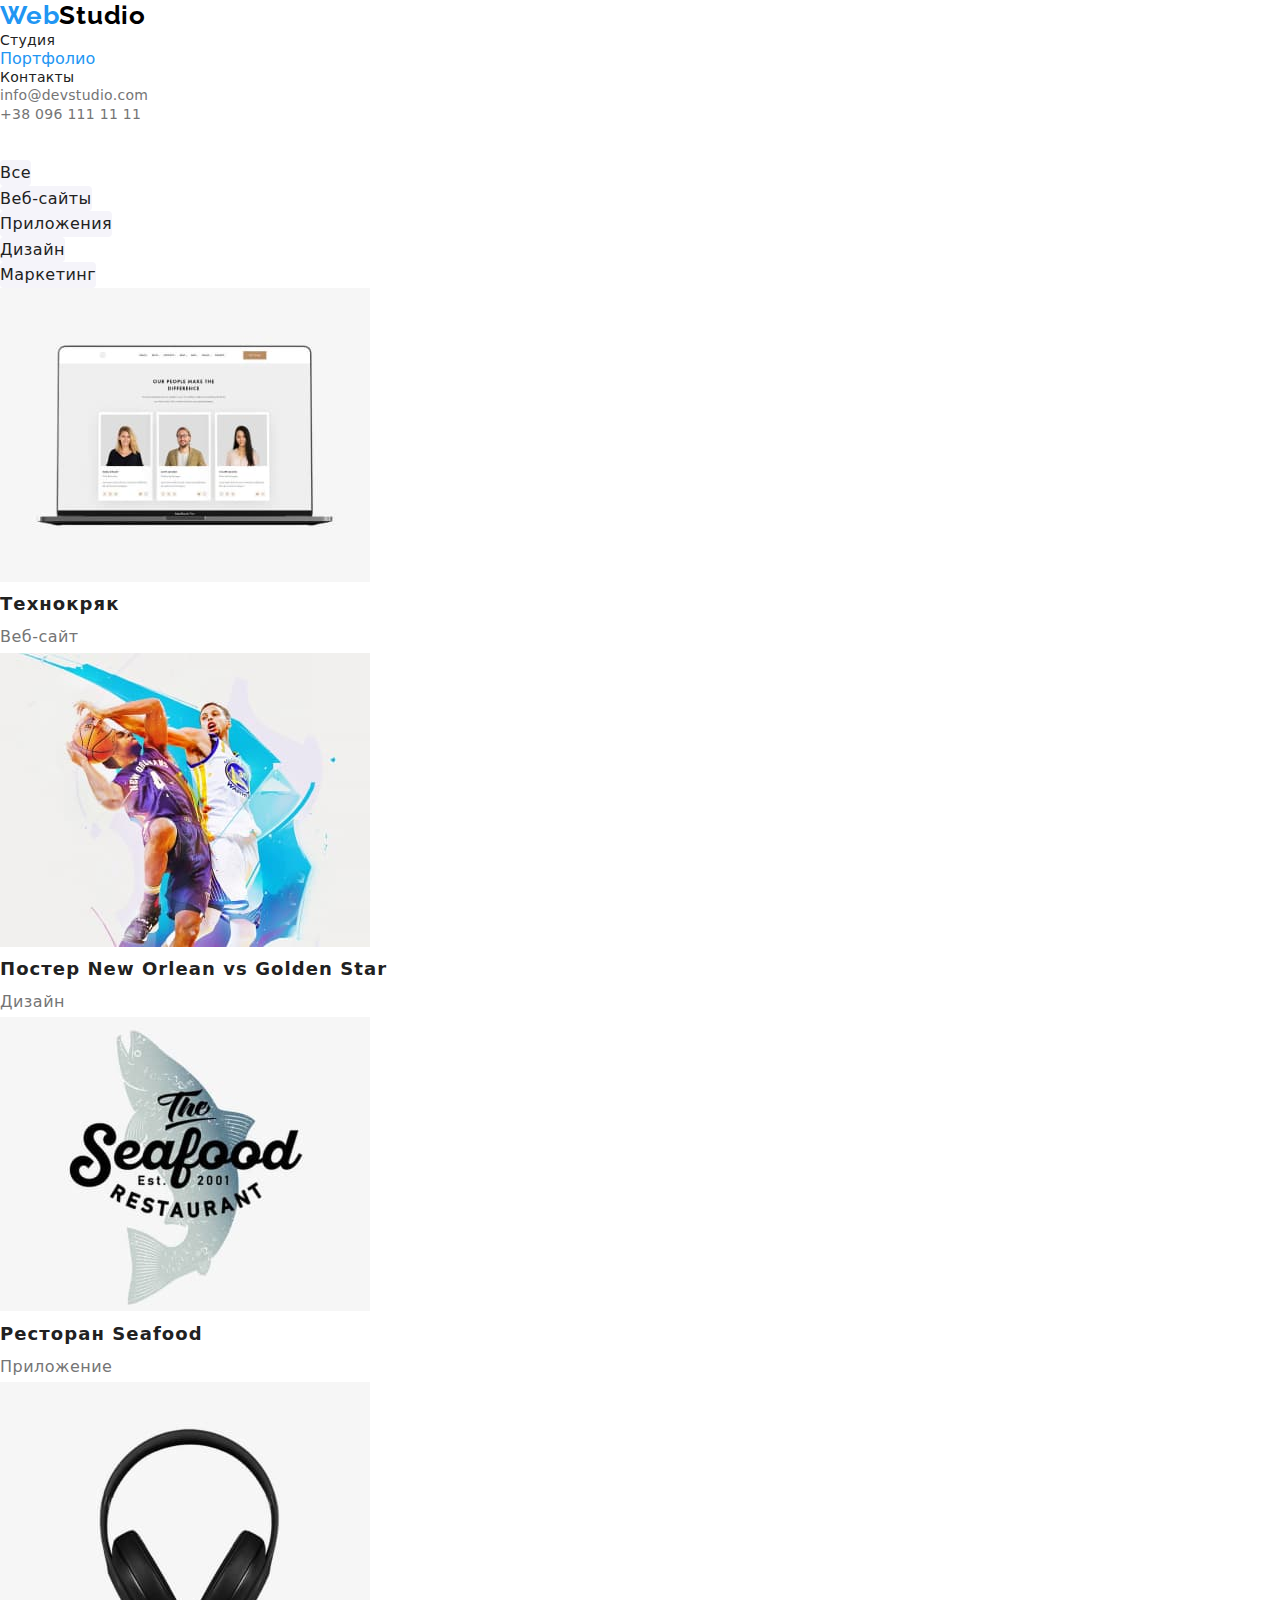
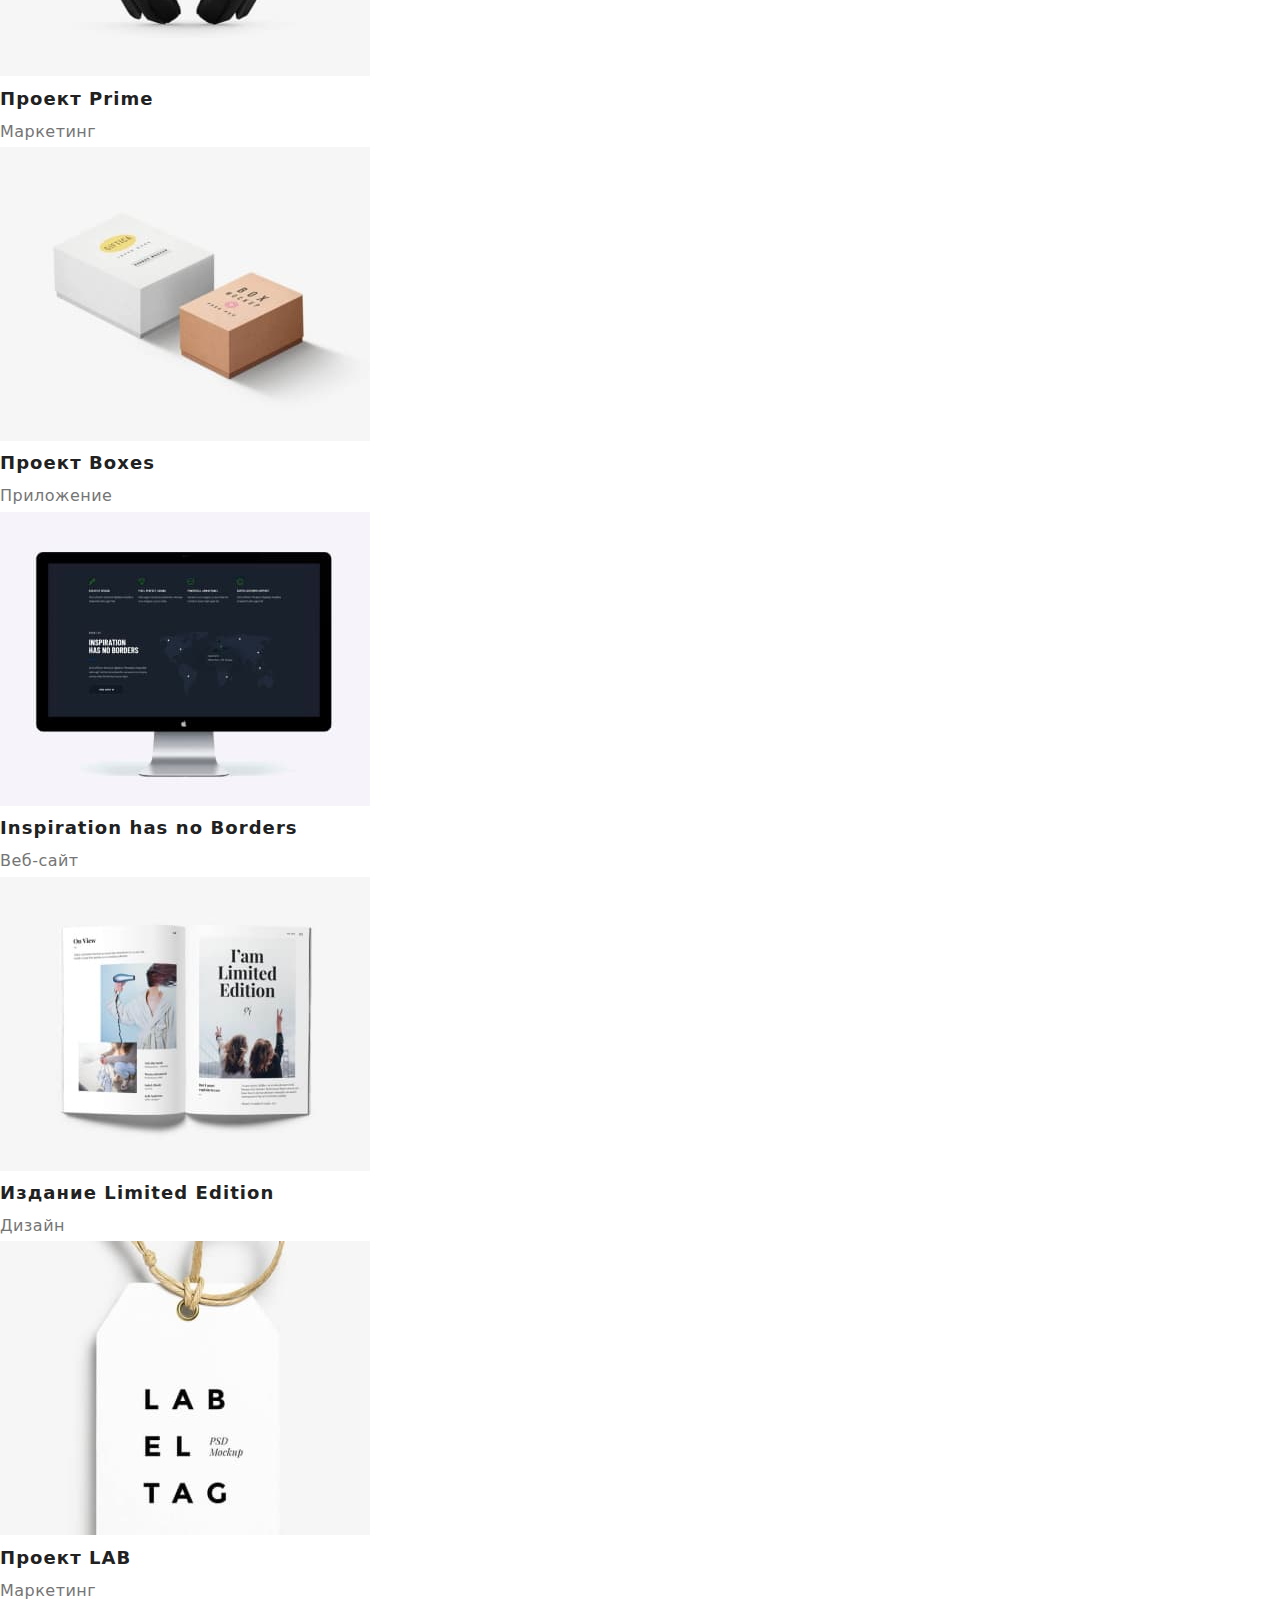
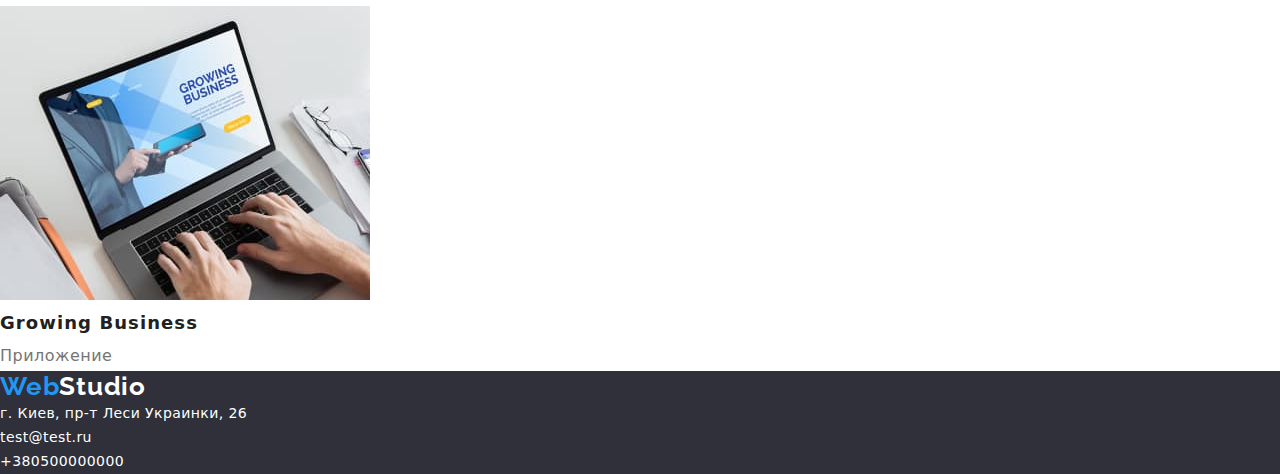
==== portfolio.html @ 1faddf2e "add" ====
<!DOCTYPE html>
<html lang="en">
<head>
    <meta charset="UTF-8">
    <meta http-equiv="X-UA-Compatible" content="IE=edge">
    <meta name="viewport" content="width=device-width, initial-scale=1.0">
    <title>Web Studio</title>
    <link rel="stylesheet" href="./css/modern-normalize.css">
    <link rel="preconnect" href="https://fonts.gstatic.com">
    <link href="https://fonts.googleapis.com/css2?family=Oleo+Script&family=Raleway:wght@700&family=Roboto:wght@400;500;700;900&display=swap"
        rel="stylesheet">
        <link rel="stylesheet" href="css/style.css">
</head>

<body>
    <!--Main-Menu Section-->
    <header>
        <nav>
        <span class="logo"><a href="./index.html" target="_self" title="Web Studio" class="link"><span class="web-logo">Web</span>Studio</a></span>
            <ul class="nav">
                <li><a href="./index.html" target="_self" title="Studio" class="link"> Студия</a></li>
                <li><a class="current-page" href="./portfolio.html" target="_self" title="Portfolio">Портфолио</a></li>
                <li><a href="" class="link">Контакты</a></li>
            </ul>
        </nav>
        <ul class="contacts">
            <li><a href="maito:info@devstudio.com" class="link">info@devstudio.com</a></li>
            <li><a href="tel:+380961111111" class="link">+38 096 111 11 11</a></li>
        </ul>
    </header>

    <main>
        <!--Portfolio Button Section-->
        <section class="portfolio">
            <h1 class="portfolio-title">Портфолио</h1>
            <ul>
            <li><button type="submit" class="portfolio-btn">Все</button></li>
            <li><button type="submit" class="portfolio-btn">Веб-сайты</button></li>
            <li><button type="submit" class="portfolio-btn">Приложения</button></li>
            <li><button type="submit" class="portfolio-btn">Дизайн</button></li>
            <li><button type="submit" class="portfolio-btn">Маркетинг</button></li>
            </ul>
        </section>

        <!--Project Section-->
        <section>
            <div>
            <ul class="filter">
                <li>
                    <img src="images/portfolio1.jpg" width="370" alt="technokryak">
                    <h2 class="filter-title">Технокряк</h2>
                    <p class="text">Веб-сайт</p>
                </li>
                <li>
                    <img src="images/portfolio2.jpg" width="370" alt=poster">
                    <h2 class="filter-title">Постер New Orlean vs Golden Star</h2>
                    <p class="text">Дизайн</p>
                </li>
                <li>
                    <img src="images/portfolio3.jpg" width="370" alt="restaurant">
                    <h2 class="filter-title">Ресторан Seafood</h2>
                    <p class="text"> Приложение</p>
                </li>
                <li>
                    <img src="images/portfolio4.jpg" width="370" alt="project prime">
                    <h2 class="filter-title">Проект Prime</h2>
                    <p class="text">Маркетинг</p>
                </li>
                <li>
                    <img src="images/portfolio5.jpg" width="370" alt="project boxes">
                    <h2 class="filter-title">Проект Boxes</h2>
                    <p class="text">Приложение</p>
                </li>
                <li>
                    <img src="images/portfolio6.jpg" width="370" alt="inspiration no borders">
                    <h2 class="filter-title">Inspiration has no Borders</h2>
                    <p class="text">Веб-сайт</p>
                </li>
                <li>
                    <img src="images/portfolio7.jpg" width="370" alt="limited edition">
                    <h2 class="filter-title">Издание Limited Edition</h2>
                    <p class="text">Дизайн</p>
                </li>
                <li>
                    <img src="images/portfolio8.jpg" width="370" alt="project lab">
                    <h2 class="filter-title">Проект LAB</h2>
                    <p class="text">Маркетинг</p>
                </li>
                <li>
                    <img src="images/portfolio9.jpg" width="370" alt="growing business">
                    <h2 class="filter-title">Growing Business</h2>
                    <p class="text">Приложение</p>
                </li>
            </ul>
            </div>
        </section>

        <!--Our Contact Section-->
        <footer class="footer">
        <span class="footer-logo"><a href="./index.html" target="_self" title="Web Studio" class="link"><span class="web-logo">Web</span>Studio</a></span>
            <address class="addres">
                <p>г. Киев, пр-т Леси Украинки, 26</p>
            </address>
            <ul class="footer-contacts">
                <li><a href="mailto:test@test.tu" class="link">test@test.ru</a></li>
                <li><a href="tel:+380500000000" class="link">+380500000000</a></li>
            </ul>
        </footer>
    </main>
    
    </body>
    </html>
---- css/style.css ----
/*
Кнопки и всякие синенькие штучки - #2196F3
Логотин - #000
Заголовки - #212121
Текст под заголовками - #757575
Текст hero-title #FFFFFF
Фон шапки и подвала - #2F303A
Кнопки в портфолио - #F5F4FA
Текст подвал - #rgba(255, 255, 255, 0.6);

*/
:root {
  --accent-color: #2196f3;
  --logo-color: #000000;
  --title-color: #212121;
  --content-color: #757575;
  --white-color: #ffffff;
  --background-color: #2f303a;
  --button-color: #f5f4fa;
  --main-font: 'Roboto', sans-serif;
  --accent-font: 'Raleway', sans-serif;
}

ul {
  list-style: none;
}

a {
  text-decoration: none;
  color: inherit;
}

.current-page {
  color: var(--accent-color);
}

/*Header Section*/

.logo {
  color: var(--logo-color);
  font-family: var(--accent-font);
  font-weight: 700;
  font-size: 26px;
  line-height: 1.2;
  letter-spacing: 0.03em;
}

.web-logo {
  color: var(--accent-color);
}

.nav .link {
  color: var(--title-color);
  cursor: pointer;
  font-weight: 500;
  font-size: 14px;
  line-height: 1.14;
  letter-spacing: 0.02em;
}

.nav .link:hover,
.nav .link:focus,
.contacts .link:hover,
.contacts .link:focus {
  color: var(--accent-color);
}

.contacts .link {
  color: var(--content-color);
  cursor: pointer;
  font-weight: 500;
  font-size: 14px;
  line-height: 1.14;
  letter-spacing: 0.02em;
}

/*HERO SECTION*/

.hero {
  background: var(--background-color);
}

.hero-title {
  color: var(--white-color);
  font-weight: 900;
  font-size: 44px;
  line-height: 1.4;
  text-align: center;
  letter-spacing: 0.06em;
  text-transform: uppercase;
}

.hero-btn {
  color: var(--white-color);
  background-color: var(--accent-color);
  font-weight: 700;
  font-size: 16px;
  line-height: 1.9;
  align-items: center;
  text-align: center;
  letter-spacing: 0.06em;
  border: none;
  border-radius: 4px;
  box-shadow: 0px 4px 4px rgba(0, 0, 0, 0.15);
}

.studio-title {
  color: var(--title-color);
  text-align: center;
  font-weight: 700;
  font-size: 36px;
  line-height: 1.7;
  letter-spacing: 0.03em;
}

.feature-title {
  color: var(--title-color);
  font-weight: 700;
  font-size: 14px;
  line-height: 1.14;
  letter-spacing: 0.03em;
  text-transform: uppercase;
}

.name-title {
  color: var(--title-color);
  font-weight: 500;
  font-size: 16px;
  line-height: 1.9;
  letter-spacing: 0.03em;
}

.team-text {
  font-weight: 400;
  font-size: 16px;
  line-height: 1.9;
  letter-spacing: 0.03em;
}

.filter-title {
  color: var(--title-color);
  font-weight: b700;
  font-size: 18px;
  line-height: 2;
  letter-spacing: 0.06em;
}

.text {
  font-weight: 400;
  font-size: 16px;
  line-height: 1.9;
  letter-spacing: 0.03em;
}

/*FOOTER SECTION*/

.footer-logo {
  color: var(--white-color);
  font-family: var(--accent-font);
  font-weight: 700;
  font-size: 26px;
  line-height: 1.2;
  letter-spacing: 0.03em;
}

.footer-logo .web-logo {
  color: var(--accent-color);
}

.footer a:visited {
  color: var(--white-color);
}

.footer {
  color: var(--white-color);
  background-color: var(--background-color);
}

.footer-contacts .link {
  color: var(--white-color-op);
  font-weight: 400;
  font-size: 14px;
  line-height: 1.7;
  letter-spacing: 0.03em;
}

.footer-contacts .link:hover,
.footer-contacts .link:focus {
  color: var(--accent-color);
}

/*PORTFOLIO SECTION*/

.portfolio-title {
  visibility: hidden;
}

.portfolio-btn {
  background-color: var(--button-color);
  color: var(--title-color);
  border: none;
  border-radius: 4px;
  cursor: pointer;
  font-weight: 500;
  font-size: 16px;
  line-height: 1.6;
  text-align: center;
  letter-spacing: 0.03em;
}

.portfolio-btn:hover,
.portfolio-btn:focus {
  background-color: var(--accent-color);
  color: var(--white-color);
}
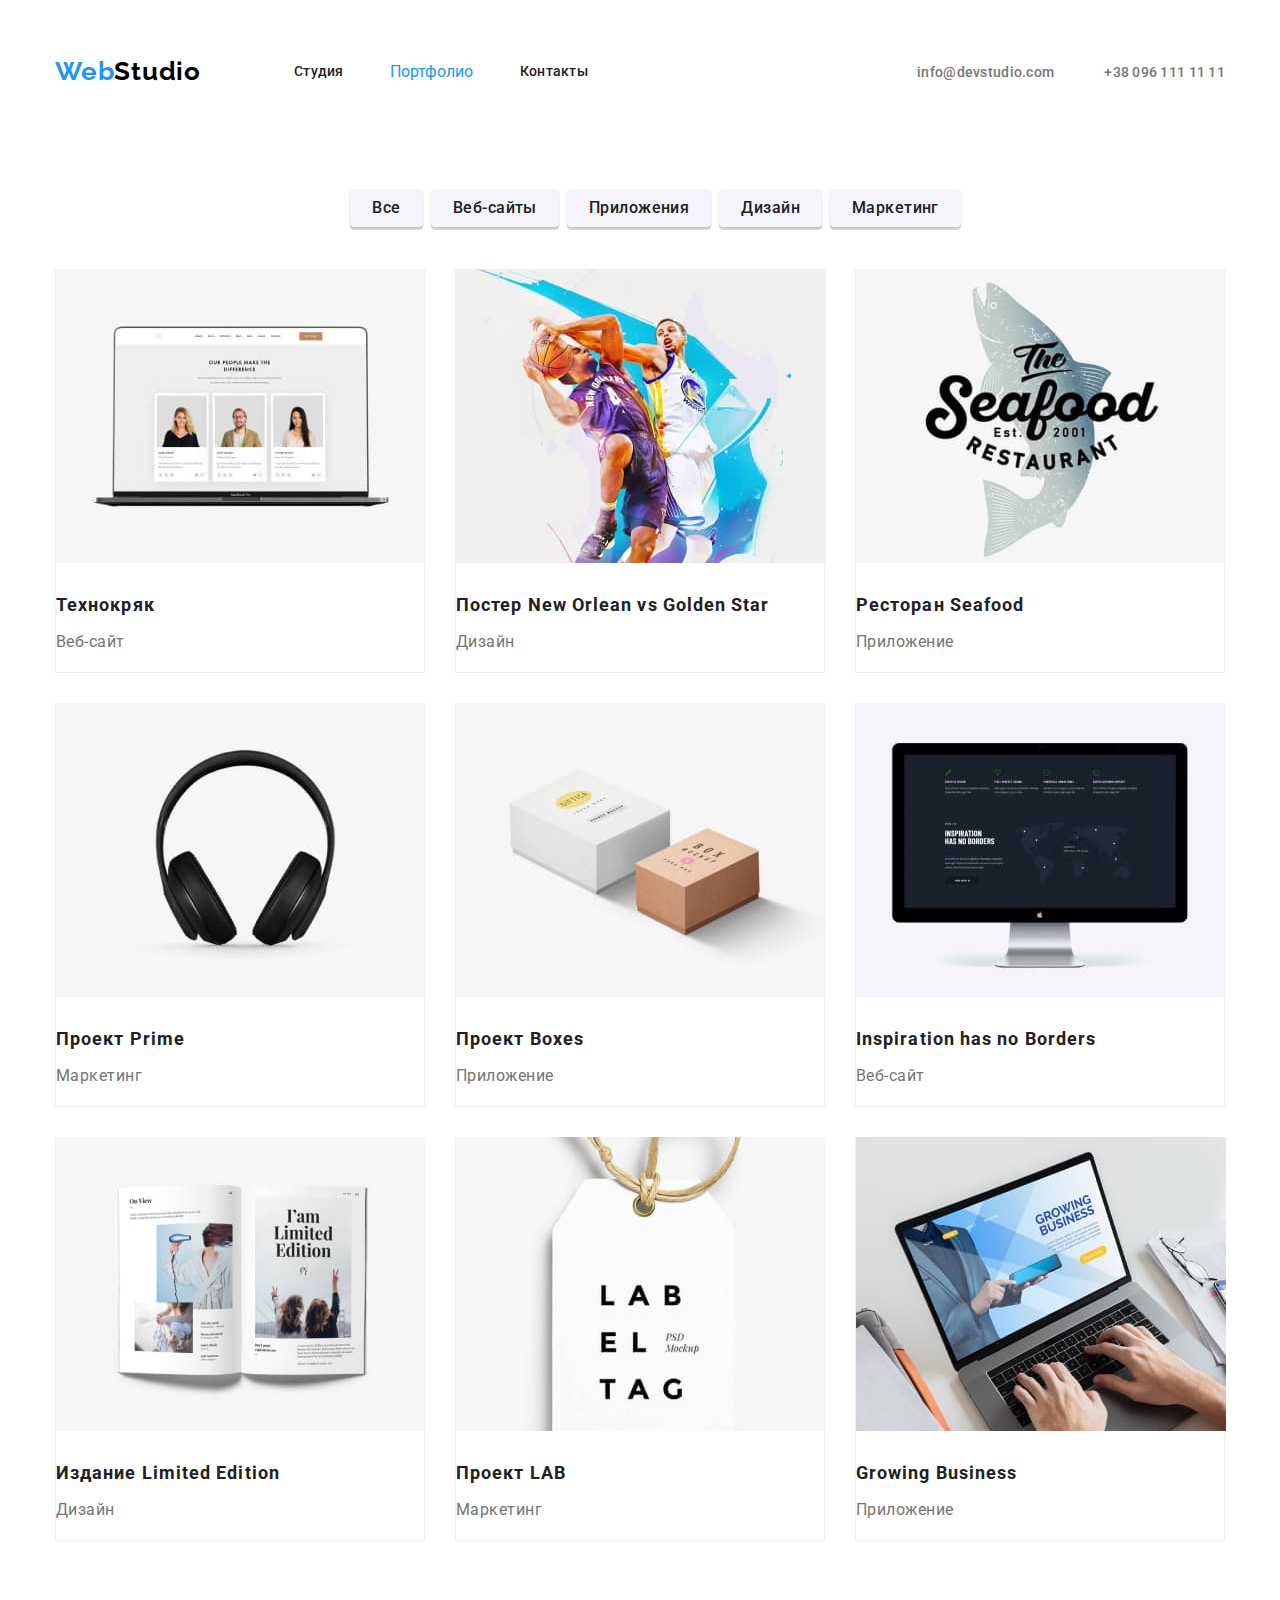
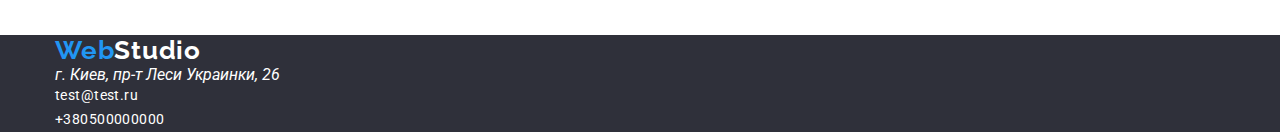
==== commit 00638078: "add style" ====
--- a/portfolio.html
+++ b/portfolio.html
@@ -14,8 +14,9 @@
 
 <body>
     <!--Main-Menu Section-->
-    <header>
-        <nav>
+    <header class="page-header">
+        <div class="container header-line">
+        <nav class="nav-list">
         <span class="logo"><a href="./index.html" target="_self" title="Web Studio" class="link"><span class="web-logo">Web</span>Studio</a></span>
             <ul class="nav">
                 <li><a href="./index.html" target="_self" title="Studio" class="link"> Студия</a></li>
@@ -27,66 +28,69 @@
             <li><a href="maito:info@devstudio.com" class="link">info@devstudio.com</a></li>
             <li><a href="tel:+380961111111" class="link">+38 096 111 11 11</a></li>
         </ul>
+        </div>
     </header>
 
     <main>
         <!--Portfolio Button Section-->
         <section class="portfolio">
+            <div class="container">
             <h1 class="portfolio-title">Портфолио</h1>
-            <ul>
+            <ul class="portfolio-list">
             <li><button type="submit" class="portfolio-btn">Все</button></li>
             <li><button type="submit" class="portfolio-btn">Веб-сайты</button></li>
             <li><button type="submit" class="portfolio-btn">Приложения</button></li>
             <li><button type="submit" class="portfolio-btn">Дизайн</button></li>
             <li><button type="submit" class="portfolio-btn">Маркетинг</button></li>
             </ul>
+            </div>
         </section>
 
         <!--Project Section-->
-        <section>
-            <div>
+        <section class="filter-section">
+            <div class="container">
             <ul class="filter">
-                <li>
+                <li class="filter-item">
                     <img src="images/portfolio1.jpg" width="370" alt="technokryak">
                     <h2 class="filter-title">Технокряк</h2>
                     <p class="text">Веб-сайт</p>
                 </li>
-                <li>
+                <li class="filter-item">
                     <img src="images/portfolio2.jpg" width="370" alt=poster">
                     <h2 class="filter-title">Постер New Orlean vs Golden Star</h2>
                     <p class="text">Дизайн</p>
                 </li>
-                <li>
+                <li class="filter-item">
                     <img src="images/portfolio3.jpg" width="370" alt="restaurant">
                     <h2 class="filter-title">Ресторан Seafood</h2>
                     <p class="text"> Приложение</p>
                 </li>
-                <li>
+                <li class="filter-item">
                     <img src="images/portfolio4.jpg" width="370" alt="project prime">
                     <h2 class="filter-title">Проект Prime</h2>
                     <p class="text">Маркетинг</p>
                 </li>
-                <li>
+                <li class="filter-item">
                     <img src="images/portfolio5.jpg" width="370" alt="project boxes">
                     <h2 class="filter-title">Проект Boxes</h2>
                     <p class="text">Приложение</p>
                 </li>
-                <li>
+                <li class="filter-item">
                     <img src="images/portfolio6.jpg" width="370" alt="inspiration no borders">
                     <h2 class="filter-title">Inspiration has no Borders</h2>
                     <p class="text">Веб-сайт</p>
                 </li>
-                <li>
+                <li class="filter-item">
                     <img src="images/portfolio7.jpg" width="370" alt="limited edition">
                     <h2 class="filter-title">Издание Limited Edition</h2>
                     <p class="text">Дизайн</p>
                 </li>
-                <li>
+                <li class="filter-item">
                     <img src="images/portfolio8.jpg" width="370" alt="project lab">
                     <h2 class="filter-title">Проект LAB</h2>
                     <p class="text">Маркетинг</p>
                 </li>
-                <li>
+                <li class="filter-item">
                     <img src="images/portfolio9.jpg" width="370" alt="growing business">
                     <h2 class="filter-title">Growing Business</h2>
                     <p class="text">Приложение</p>
@@ -97,6 +101,7 @@
 
         <!--Our Contact Section-->
         <footer class="footer">
+            <div class="container">
         <span class="footer-logo"><a href="./index.html" target="_self" title="Web Studio" class="link"><span class="web-logo">Web</span>Studio</a></span>
             <address class="addres">
                 <p>г. Киев, пр-т Леси Украинки, 26</p>
@@ -105,6 +110,7 @@
                 <li><a href="mailto:test@test.tu" class="link">test@test.ru</a></li>
                 <li><a href="tel:+380500000000" class="link">+380500000000</a></li>
             </ul>
+            </div>
         </footer>
     </main>
     
--- a/css/style.css
+++ b/css/style.css
@@ -21,13 +21,17 @@
   --accent-font: 'Raleway', sans-serif;
 }
 
-ul {
-  list-style: none;
-}
-
-a {
-  text-decoration: none;
-  color: inherit;
+body {
+  color: var(--content-color);
+  font-family: var(--main-font);
+  font-style: normal;
+  font-weight: normal;
+}
+
+.container {
+  width: 1200px;
+  margin: 0 auto;
+  padding: 0 15px;
 }
 
 .current-page {
@@ -35,6 +39,17 @@
 }
 
 /*Header Section*/
+
+.header-line {
+  display: flex;
+  flex-direction: row;
+  justify-content: space-between;
+}
+
+.nav-list {
+  display: flex;
+  align-items: center;
+}
 
 .logo {
   color: var(--logo-color);
@@ -49,7 +64,18 @@
   color: var(--accent-color);
 }
 
+.nav {
+  display: flex;
+  align-items: center;
+  width: 294px;
+  justify-content: space-between;
+  margin-left: 93px;
+  padding: 32px 0;
+}
 .nav .link {
+  display: block;
+  padding-top: 32px;
+  padding-bottom: 32px;
   color: var(--title-color);
   cursor: pointer;
   font-weight: 500;
@@ -63,6 +89,15 @@
 .contacts .link:hover,
 .contacts .link:focus {
   color: var(--accent-color);
+}
+
+.contacts {
+  display: flex;
+  align-items: center;
+}
+
+.contacts li:not(:last-child) {
+  margin-right: 50px;
 }
 
 .contacts .link {
@@ -80,17 +115,28 @@
   background: var(--background-color);
 }
 
+.hero .container {
+  padding-top: 200px;
+  padding-bottom: 280px;
+  text-align: center;
+  margin-bottom: 94px;
+}
+
 .hero-title {
   color: var(--white-color);
   font-weight: 900;
   font-size: 44px;
   line-height: 1.4;
-  text-align: center;
+
   letter-spacing: 0.06em;
   text-transform: uppercase;
+  margin-top: 0;
+  margin-bottom: 30px;
+  /* padding-left: 252px; */
 }
 
 .hero-btn {
+  display: inline-block;
   color: var(--white-color);
   background-color: var(--accent-color);
   font-weight: 700;
@@ -102,6 +148,8 @@
   border: none;
   border-radius: 4px;
   box-shadow: 0px 4px 4px rgba(0, 0, 0, 0.15);
+  min-width: 200px;
+  padding: 10px 32px;
 }
 
 .studio-title {
@@ -120,8 +168,8 @@
   line-height: 1.14;
   letter-spacing: 0.03em;
   text-transform: uppercase;
-}
-
+  margin-bottom: 10px;
+}
 .name-title {
   color: var(--title-color);
   font-weight: 500;
@@ -143,13 +191,44 @@
   font-size: 18px;
   line-height: 2;
   letter-spacing: 0.06em;
-}
-
-.text {
+  margin-top: 20px;
+}
+
+.filter {
+  width: 1170px;
+  display: flex;
+  flex-wrap: wrap;
+  margin-top: -30px;
+  margin-right: -30px;
+  padding-bottom: 94px;
+}
+
+.filter-item {
+  width: 370px;
+  height: 404px;
+  margin-top: 30px;
+  border-bottom: 1px solid #eeeeee;
+  border-left: 1px solid #eeeeee;
+  border-right: 1px solid #eeeeee;
+}
+
+.filter-item .text {
+  margin-top: 4px;
+}
+
+.filter-item:not(:nth-last-child(3n + 1)) {
+  margin-right: 30px;
+}
+.filter-item .text {
   font-weight: 400;
   font-size: 16px;
   line-height: 1.9;
   letter-spacing: 0.03em;
+}
+
+.feature,
+.worklist {
+  padding-bottom: 94px;
 }
 
 /*FOOTER SECTION*/
@@ -191,13 +270,35 @@
 
 /*PORTFOLIO SECTION*/
 
+.portfolio {
+  margin-bottom: 34px;
+  display: flex;
+  justify-content: space-between;
+}
 .portfolio-title {
   visibility: hidden;
 }
 
+.portfolio-list {
+  display: flex;
+  align-items: center;
+  width: 611px;
+  height: 54px;
+  justify-content: space-between;
+  margin-left: 295px;
+}
+
+.portfolio-list img {
+  display: block;
+  min-width: 100%;
+}
+
 .portfolio-btn {
+  display: inline-block;
   background-color: var(--button-color);
   color: var(--title-color);
+  box-shadow: 0px 3px 1px rgba(0, 0, 0, 0.1), 0px 1px 2px rgba(0, 0, 0, 0.08),
+    0px 2px 2px rgba(0, 0, 0, 0.12);
   border: none;
   border-radius: 4px;
   cursor: pointer;
@@ -206,6 +307,8 @@
   line-height: 1.6;
   text-align: center;
   letter-spacing: 0.03em;
+  min-width: 73px;
+  padding: 6px 22px;
 }
 
 .portfolio-btn:hover,
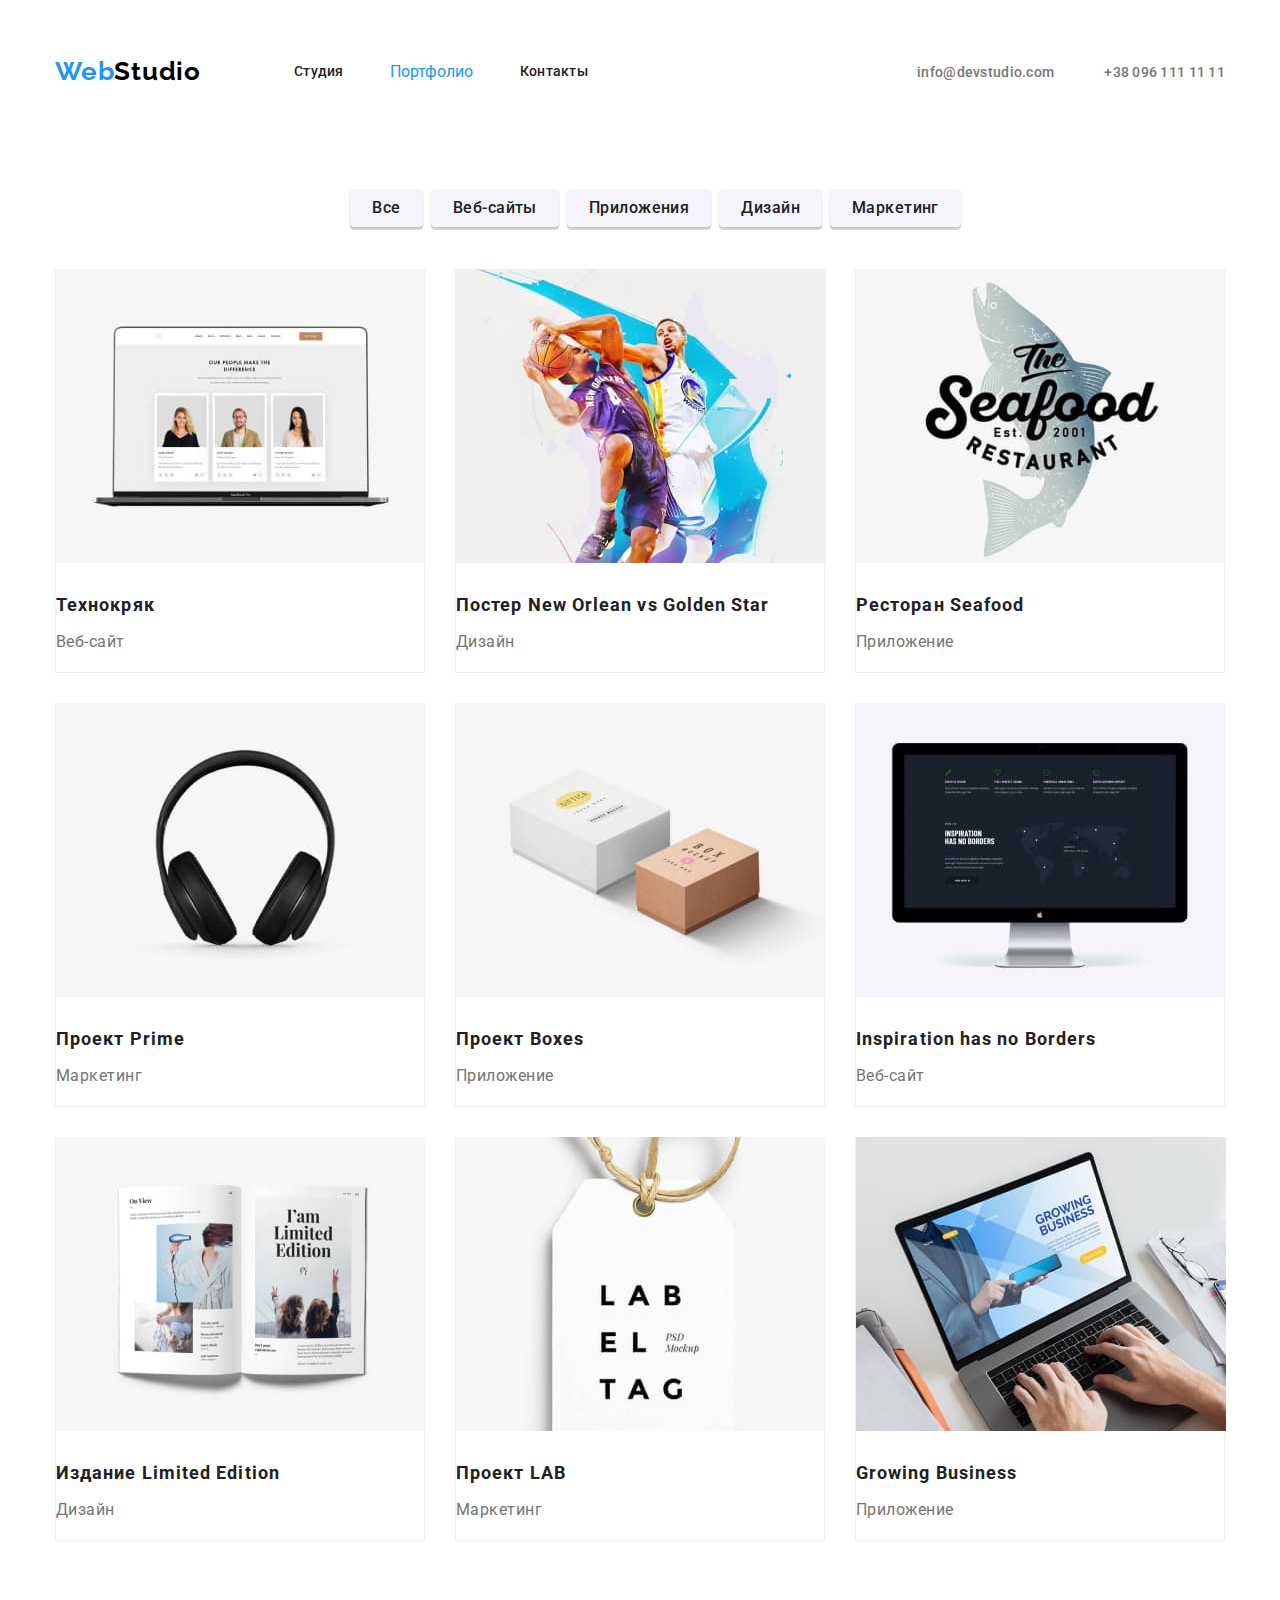
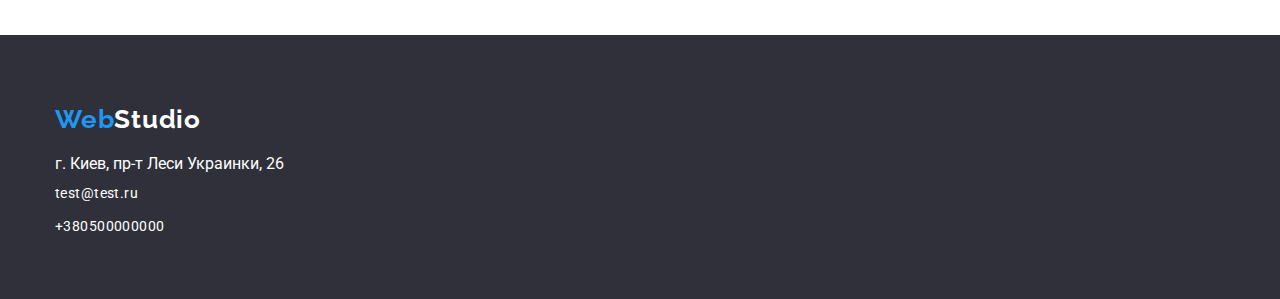
==== commit c687b3e3: "add" ====
--- a/portfolio.html
+++ b/portfolio.html
@@ -101,7 +101,7 @@
 
         <!--Our Contact Section-->
         <footer class="footer">
-            <div class="container">
+            <div class="container footer-container">
         <span class="footer-logo"><a href="./index.html" target="_self" title="Web Studio" class="link"><span class="web-logo">Web</span>Studio</a></span>
             <address class="addres">
                 <p>г. Киев, пр-т Леси Украинки, 26</p>
--- a/css/style.css
+++ b/css/style.css
@@ -233,6 +233,11 @@
 
 /*FOOTER SECTION*/
 
+.addres {
+  font-style: normal;
+  margin-top: 20px;
+}
+
 .footer-logo {
   color: var(--white-color);
   font-family: var(--accent-font);
@@ -253,8 +258,12 @@
 .footer {
   color: var(--white-color);
   background-color: var(--background-color);
-}
-
+  padding-top: 69px;
+  padding-bottom: 60px;
+}
+.footer-contacts .link {
+  margin-top: 9px;
+}
 .footer-contacts .link {
   color: var(--white-color-op);
   font-weight: 400;
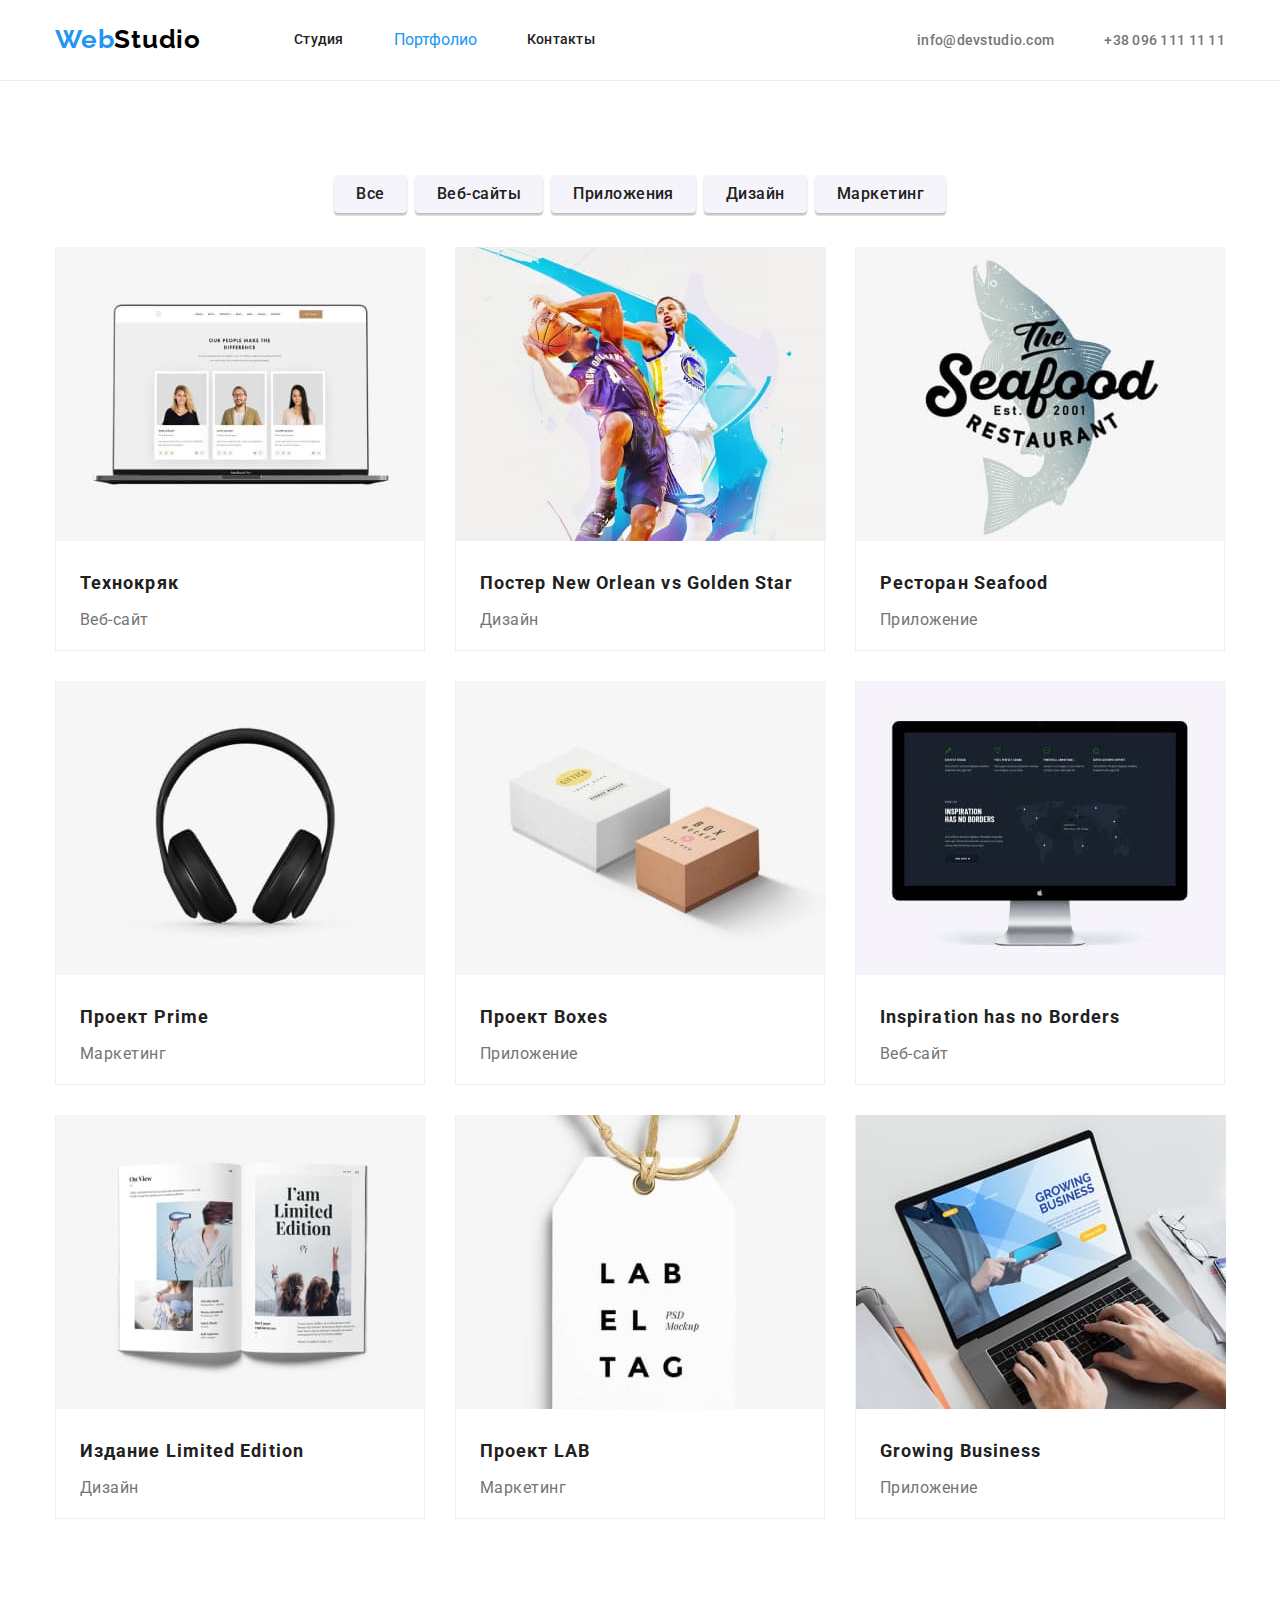
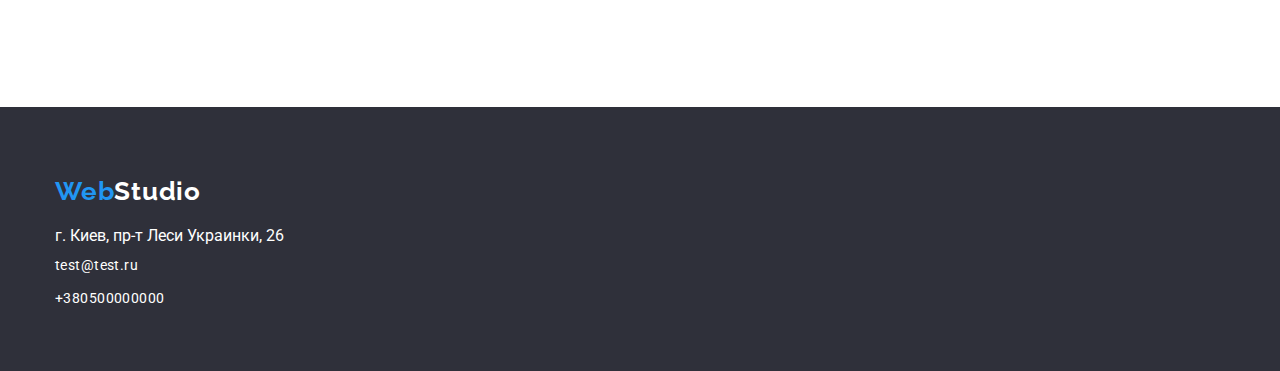
==== commit dc895633: "add" ====
--- a/portfolio.html
+++ b/portfolio.html
@@ -17,7 +17,7 @@
     <header class="page-header">
         <div class="container header-line">
         <nav class="nav-list">
-        <span class="logo"><a href="./index.html" target="_self" title="Web Studio" class="link"><span class="web-logo">Web</span>Studio</a></span>
+        <a href="./index.html" target="_self" title="Web Studio" class="logo"><span class="web-logo">Web</span>Studio</a>
             <ul class="nav">
                 <li><a href="./index.html" target="_self" title="Studio" class="link"> Студия</a></li>
                 <li><a class="current-page" href="./portfolio.html" target="_self" title="Portfolio">Портфолио</a></li>
@@ -44,56 +44,56 @@
             <li><button type="submit" class="portfolio-btn">Маркетинг</button></li>
             </ul>
             </div>
-        </section>
 
         <!--Project Section-->
-        <section class="filter-section">
+
             <div class="container">
             <ul class="filter">
                 <li class="filter-item">
                     <img src="images/portfolio1.jpg" width="370" alt="technokryak">
+                    <div class="filter-desc">
                     <h2 class="filter-title">Технокряк</h2>
-                    <p class="text">Веб-сайт</p>
+                    <p class="text">Веб-сайт</p></div>
                 </li>
                 <li class="filter-item">
                     <img src="images/portfolio2.jpg" width="370" alt=poster">
-                    <h2 class="filter-title">Постер New Orlean vs Golden Star</h2>
-                    <p class="text">Дизайн</p>
+                    <div class="filter-desc"><h2 class="filter-title">Постер New Orlean vs Golden Star</h2>
+                    <p class="text">Дизайн</p></div>
                 </li>
                 <li class="filter-item">
                     <img src="images/portfolio3.jpg" width="370" alt="restaurant">
-                    <h2 class="filter-title">Ресторан Seafood</h2>
-                    <p class="text"> Приложение</p>
+                    <div class="filter-desc"><h2 class="filter-title">Ресторан Seafood</h2>
+                    <p class="text"> Приложение</p></div>
                 </li>
                 <li class="filter-item">
                     <img src="images/portfolio4.jpg" width="370" alt="project prime">
-                    <h2 class="filter-title">Проект Prime</h2>
-                    <p class="text">Маркетинг</p>
+                    <div class="filter-desc"><h2 class="filter-title">Проект Prime</h2>
+                    <p class="text">Маркетинг</p></div>
                 </li>
                 <li class="filter-item">
                     <img src="images/portfolio5.jpg" width="370" alt="project boxes">
-                    <h2 class="filter-title">Проект Boxes</h2>
-                    <p class="text">Приложение</p>
+                    <div class="filter-desc"><h2 class="filter-title">Проект Boxes</h2>
+                    <p class="text">Приложение</p></div>
                 </li>
                 <li class="filter-item">
                     <img src="images/portfolio6.jpg" width="370" alt="inspiration no borders">
-                    <h2 class="filter-title">Inspiration has no Borders</h2>
-                    <p class="text">Веб-сайт</p>
+                    <div class="filter-desc"><h2 class="filter-title">Inspiration has no Borders</h2>
+                    <p class="text">Веб-сайт</p></div>
                 </li>
                 <li class="filter-item">
                     <img src="images/portfolio7.jpg" width="370" alt="limited edition">
-                    <h2 class="filter-title">Издание Limited Edition</h2>
-                    <p class="text">Дизайн</p>
+                    <div class="filter-desc"><h2 class="filter-title">Издание Limited Edition</h2>
+                    <p class="text">Дизайн</p></div>
                 </li>
                 <li class="filter-item">
                     <img src="images/portfolio8.jpg" width="370" alt="project lab">
-                    <h2 class="filter-title">Проект LAB</h2>
-                    <p class="text">Маркетинг</p>
+                    <div class="filter-desc"><h2 class="filter-title">Проект LAB</h2>
+                    <p class="text">Маркетинг</p></div>
                 </li>
                 <li class="filter-item">
                     <img src="images/portfolio9.jpg" width="370" alt="growing business">
-                    <h2 class="filter-title">Growing Business</h2>
-                    <p class="text">Приложение</p>
+                    <div class="filter-desc"><h2 class="filter-title">Growing Business</h2>
+                    <p class="text">Приложение</p></div>
                 </li>
             </ul>
             </div>
--- a/css/style.css
+++ b/css/style.css
@@ -40,10 +40,12 @@
 
 /*Header Section*/
 
+.page-header {
+  border-bottom: 1px solid #ececec;
+}
+
 .header-line {
   display: flex;
-  flex-direction: row;
-  justify-content: space-between;
 }
 
 .nav-list {
@@ -67,11 +69,13 @@
 .nav {
   display: flex;
   align-items: center;
-  width: 294px;
-  justify-content: space-between;
   margin-left: 93px;
-  padding: 32px 0;
-}
+}
+
+.nav li:not(:last-child) {
+  margin-right: 50px;
+}
+
 .nav .link {
   display: block;
   padding-top: 32px;
@@ -94,6 +98,7 @@
 .contacts {
   display: flex;
   align-items: center;
+  margin-left: auto;
 }
 
 .contacts li:not(:last-child) {
@@ -115,24 +120,21 @@
   background: var(--background-color);
 }
 
-.hero .container {
+.hero {
   padding-top: 200px;
-  padding-bottom: 280px;
+  padding-bottom: 200px;
   text-align: center;
-  margin-bottom: 94px;
 }
 
 .hero-title {
   color: var(--white-color);
   font-weight: 900;
   font-size: 44px;
-  line-height: 1.4;
-
+  line-height: 1.363;
   letter-spacing: 0.06em;
   text-transform: uppercase;
   margin-top: 0;
   margin-bottom: 30px;
-  /* padding-left: 252px; */
 }
 
 .hero-btn {
@@ -159,30 +161,7 @@
   font-size: 36px;
   line-height: 1.7;
   letter-spacing: 0.03em;
-}
-
-.feature-title {
-  color: var(--title-color);
-  font-weight: 700;
-  font-size: 14px;
-  line-height: 1.14;
-  letter-spacing: 0.03em;
-  text-transform: uppercase;
-  margin-bottom: 10px;
-}
-.name-title {
-  color: var(--title-color);
-  font-weight: 500;
-  font-size: 16px;
-  line-height: 1.9;
-  letter-spacing: 0.03em;
-}
-
-.team-text {
-  font-weight: 400;
-  font-size: 16px;
-  line-height: 1.9;
-  letter-spacing: 0.03em;
+  margin-bottom: 50px;
 }
 
 .filter-title {
@@ -191,11 +170,10 @@
   font-size: 18px;
   line-height: 2;
   letter-spacing: 0.06em;
-  margin-top: 20px;
 }
 
 .filter {
-  width: 1170px;
+  /* width: 1170px; */
   display: flex;
   flex-wrap: wrap;
   margin-top: -30px;
@@ -226,11 +204,110 @@
   letter-spacing: 0.03em;
 }
 
+.filter-desc {
+  padding: 20px 24px;
+}
+
 .feature,
 .worklist {
+  padding: 94px 0;
+}
+
+.feature .container {
+  display: flex;
+  justify-content: center;
+}
+
+.feature-title {
+  color: var(--title-color);
+  font-weight: 700;
+  font-size: 14px;
+  line-height: 1.14;
+  letter-spacing: 0.03em;
+  text-transform: uppercase;
+  margin-bottom: 10px;
+}
+
+.feature-list {
+  display: flex;
+  flex-direction: row;
+}
+
+.feature-list .text {
+  font-size: 14px;
+  line-height: 1.714;
+  letter-spacing: 0.03em;
+}
+.feature-item {
+  min-width: 270px;
+  min-height: 101px;
+  justify-content: space-between;
+}
+
+.feature-item:not(:last-child),
+.worklist-item:not(:last-child) {
+  margin-right: 30px;
+}
+
+/*WORKLIST SECTION */
+
+.work-list {
+  display: flex;
+  justify-content: center;
+}
+
+.worklist-item {
+  justify-content: space-between;
+}
+
+.worklist-item img {
+  width: 100%;
+  height: auto;
+  display: block;
+}
+/*TEAM SECTION*/
+
+.team {
+  background-color: #f5f4fa;
+}
+
+.team {
+  padding-top: 94px;
   padding-bottom: 94px;
 }
-
+.name-title {
+  color: var(--title-color);
+  font-weight: 500;
+  font-size: 16px;
+  line-height: 1.9;
+  letter-spacing: 0.03em;
+  margin-bottom: 10px;
+}
+.team-list {
+  display: flex;
+  justify-content: space-between;
+  flex-flow: row wrap;
+}
+
+.team-list .team-img {
+  background-color: var(--white-color);
+  box-shadow: 0px 1px 3px rgba(0, 0, 0, 0.12), 0px 1px 1px rgba(0, 0, 0, 0.14),
+    0px 2px 1px rgba(0, 0, 0, 0.2);
+  border-radius: 0px 0px 4px 4px;
+  text-align: center;
+}
+
+.team-text {
+  font-weight: 400;
+  font-size: 16px;
+  line-height: 1.9;
+  letter-spacing: 0.03em;
+  /* margin-bottom: 30px; */
+}
+
+.team-name {
+  padding: 30px 68px;
+}
 /*FOOTER SECTION*/
 
 .addres {
@@ -280,21 +357,21 @@
 /*PORTFOLIO SECTION*/
 
 .portfolio {
+  padding: 94px 0;
+}
+.portfolio-title {
+  display: none;
+}
+
+.portfolio-list {
+  display: flex;
+  align-items: center;
+  justify-content: center;
   margin-bottom: 34px;
-  display: flex;
-  justify-content: space-between;
-}
-.portfolio-title {
-  visibility: hidden;
-}
-
-.portfolio-list {
-  display: flex;
-  align-items: center;
-  width: 611px;
-  height: 54px;
-  justify-content: space-between;
-  margin-left: 295px;
+}
+
+.portfolio-list li:not(:last-child) {
+  margin-right: 8px;
 }
 
 .portfolio-list img {
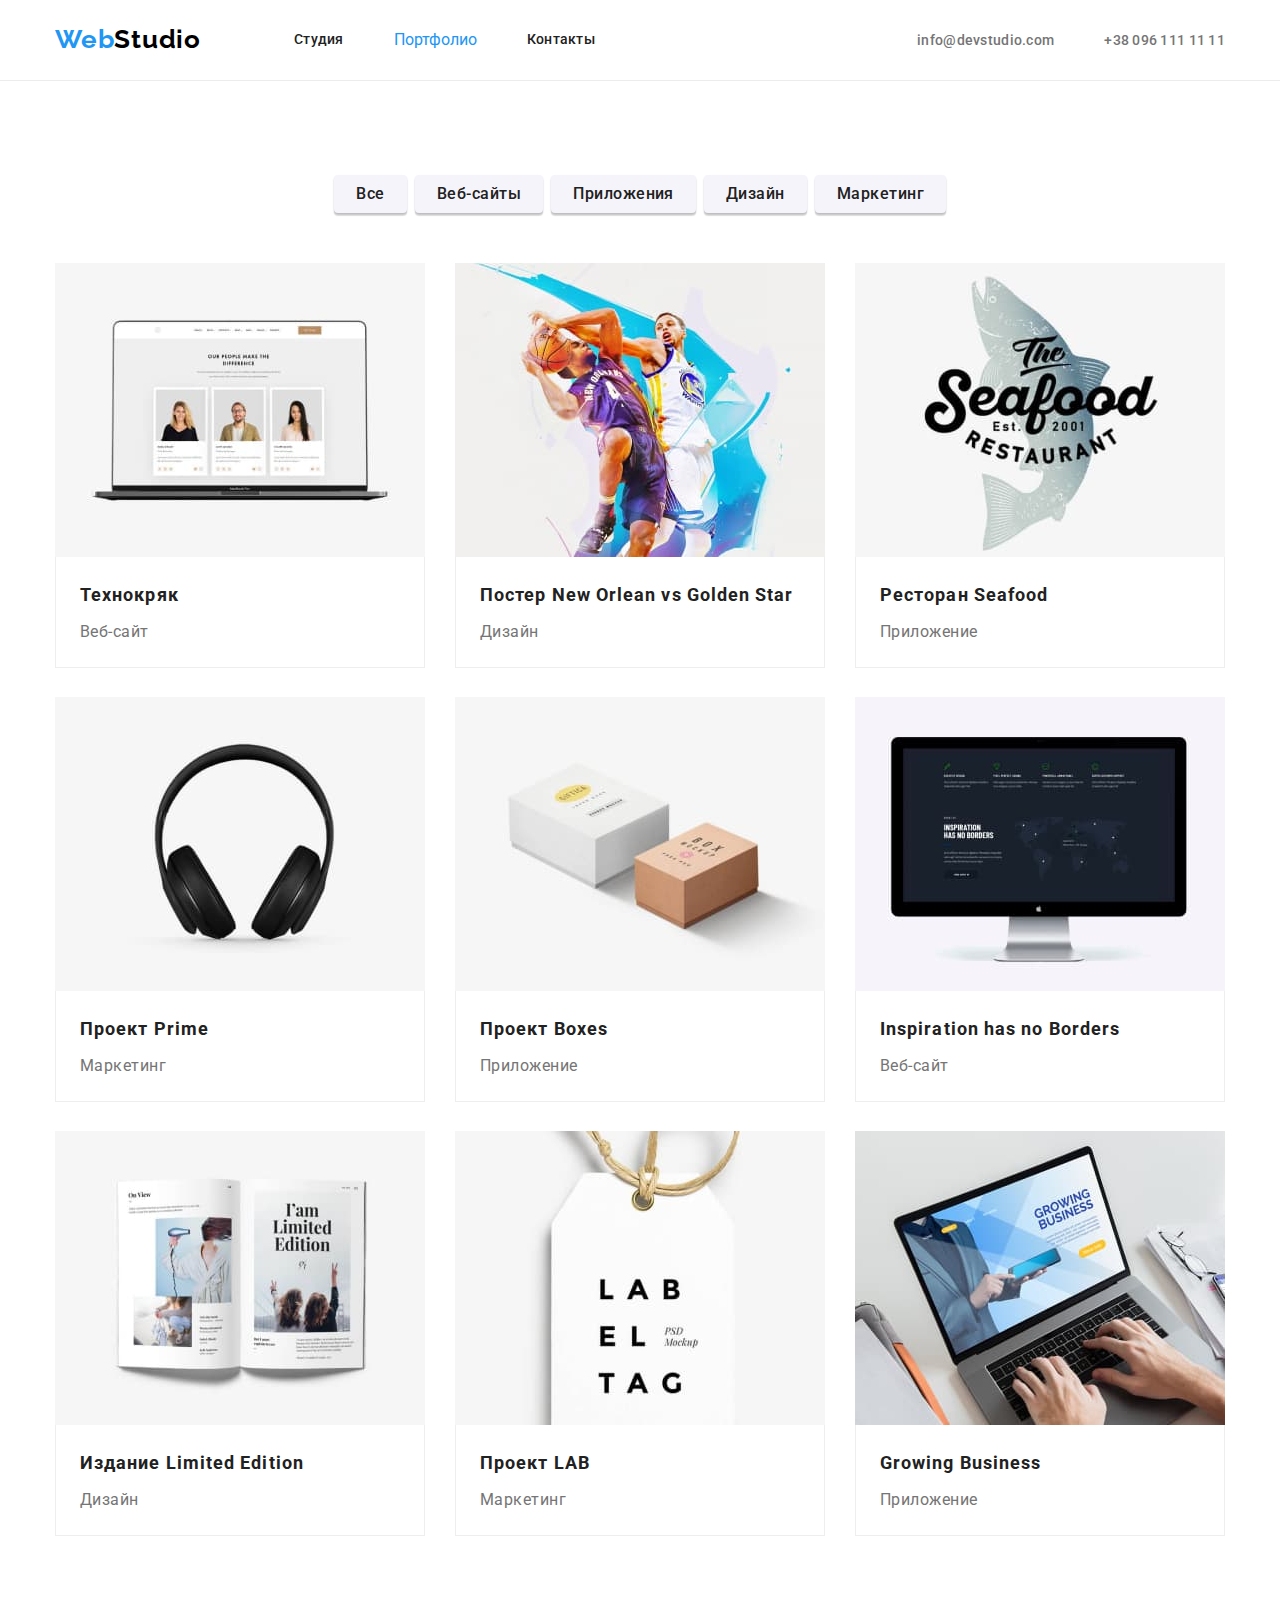
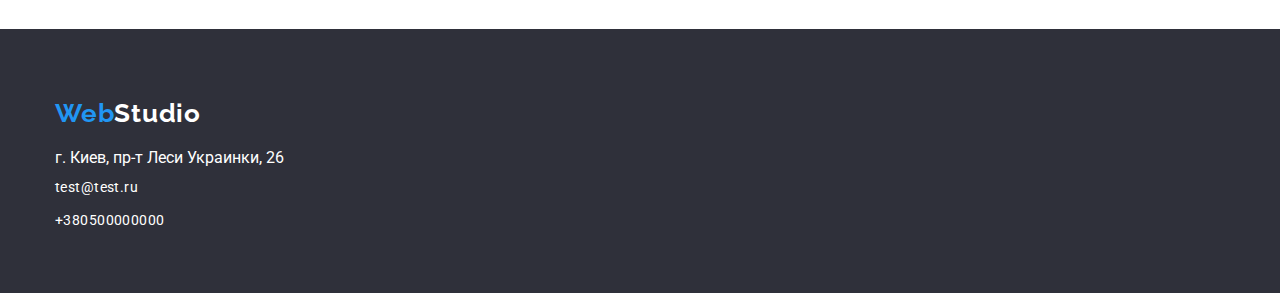
==== commit d996f36b: "add" ====
--- a/portfolio.html
+++ b/portfolio.html
@@ -43,11 +43,8 @@
             <li><button type="submit" class="portfolio-btn">Дизайн</button></li>
             <li><button type="submit" class="portfolio-btn">Маркетинг</button></li>
             </ul>
-            </div>
 
         <!--Project Section-->
-
-            <div class="container">
             <ul class="filter">
                 <li class="filter-item">
                     <img src="images/portfolio1.jpg" width="370" alt="technokryak">
--- a/css/style.css
+++ b/css/style.css
@@ -173,42 +173,50 @@
 }
 
 .filter {
-  /* width: 1170px; */
+  width: 1170px;
   display: flex;
   flex-wrap: wrap;
+  flex-basis: calc((100% - 30px) / 3);
   margin-top: -30px;
   margin-right: -30px;
-  padding-bottom: 94px;
 }
 
 .filter-item {
   width: 370px;
   height: 404px;
   margin-top: 30px;
+}
+
+.filter-item .text {
+  margin-top: 4px;
+}
+
+.filter-item:not(:nth-last-child(3n + 1)) {
+  margin-right: 30px;
+}
+.filter-item .text {
+  font-weight: 400;
+  font-size: 16px;
+  line-height: 1.875;
+  letter-spacing: 0.03em;
+}
+
+.filter-desc {
+  padding: 20px 24px;
   border-bottom: 1px solid #eeeeee;
   border-left: 1px solid #eeeeee;
   border-right: 1px solid #eeeeee;
 }
 
-.filter-item .text {
-  margin-top: 4px;
-}
-
-.filter-item:not(:nth-last-child(3n + 1)) {
-  margin-right: 30px;
-}
-.filter-item .text {
-  font-weight: 400;
-  font-size: 16px;
-  line-height: 1.9;
-  letter-spacing: 0.03em;
-}
-
-.filter-desc {
-  padding: 20px 24px;
-}
-
-.feature,
+.filter-item img {
+  max-width: 100%;
+  height: auto;
+  display: block;
+}
+
+.feature {
+  padding-top: 94px;
+}
 .worklist {
   padding: 94px 0;
 }
@@ -297,23 +305,25 @@
   text-align: center;
 }
 
+.team-list li:not(:last-child) {
+  margin-right: 30px;
+}
+
 .team-text {
   font-weight: 400;
   font-size: 16px;
   line-height: 1.9;
   letter-spacing: 0.03em;
-  /* margin-bottom: 30px; */
 }
 
 .team-name {
-  padding: 30px 68px;
+  padding: 30px 32px;
+}
+
+.team-img img {
+  display: block;
 }
 /*FOOTER SECTION*/
-
-.addres {
-  font-style: normal;
-  margin-top: 20px;
-}
 
 .footer-logo {
   color: var(--white-color);
@@ -324,6 +334,14 @@
   letter-spacing: 0.03em;
 }
 
+.footer-logo > .link {
+  margin-bottom: 20px;
+}
+.addres {
+  font-style: normal;
+  margin-bottom: 9px;
+}
+
 .footer-logo .web-logo {
   color: var(--accent-color);
 }
@@ -338,9 +356,11 @@
   padding-top: 69px;
   padding-bottom: 60px;
 }
-.footer-contacts .link {
-  margin-top: 9px;
-}
+
+.footer-contacts li:not(:last-child) {
+  margin-bottom: 9px;
+}
+
 .footer-contacts .link {
   color: var(--white-color-op);
   font-weight: 400;
@@ -367,7 +387,7 @@
   display: flex;
   align-items: center;
   justify-content: center;
-  margin-bottom: 34px;
+  margin-bottom: 50px;
 }
 
 .portfolio-list li:not(:last-child) {
